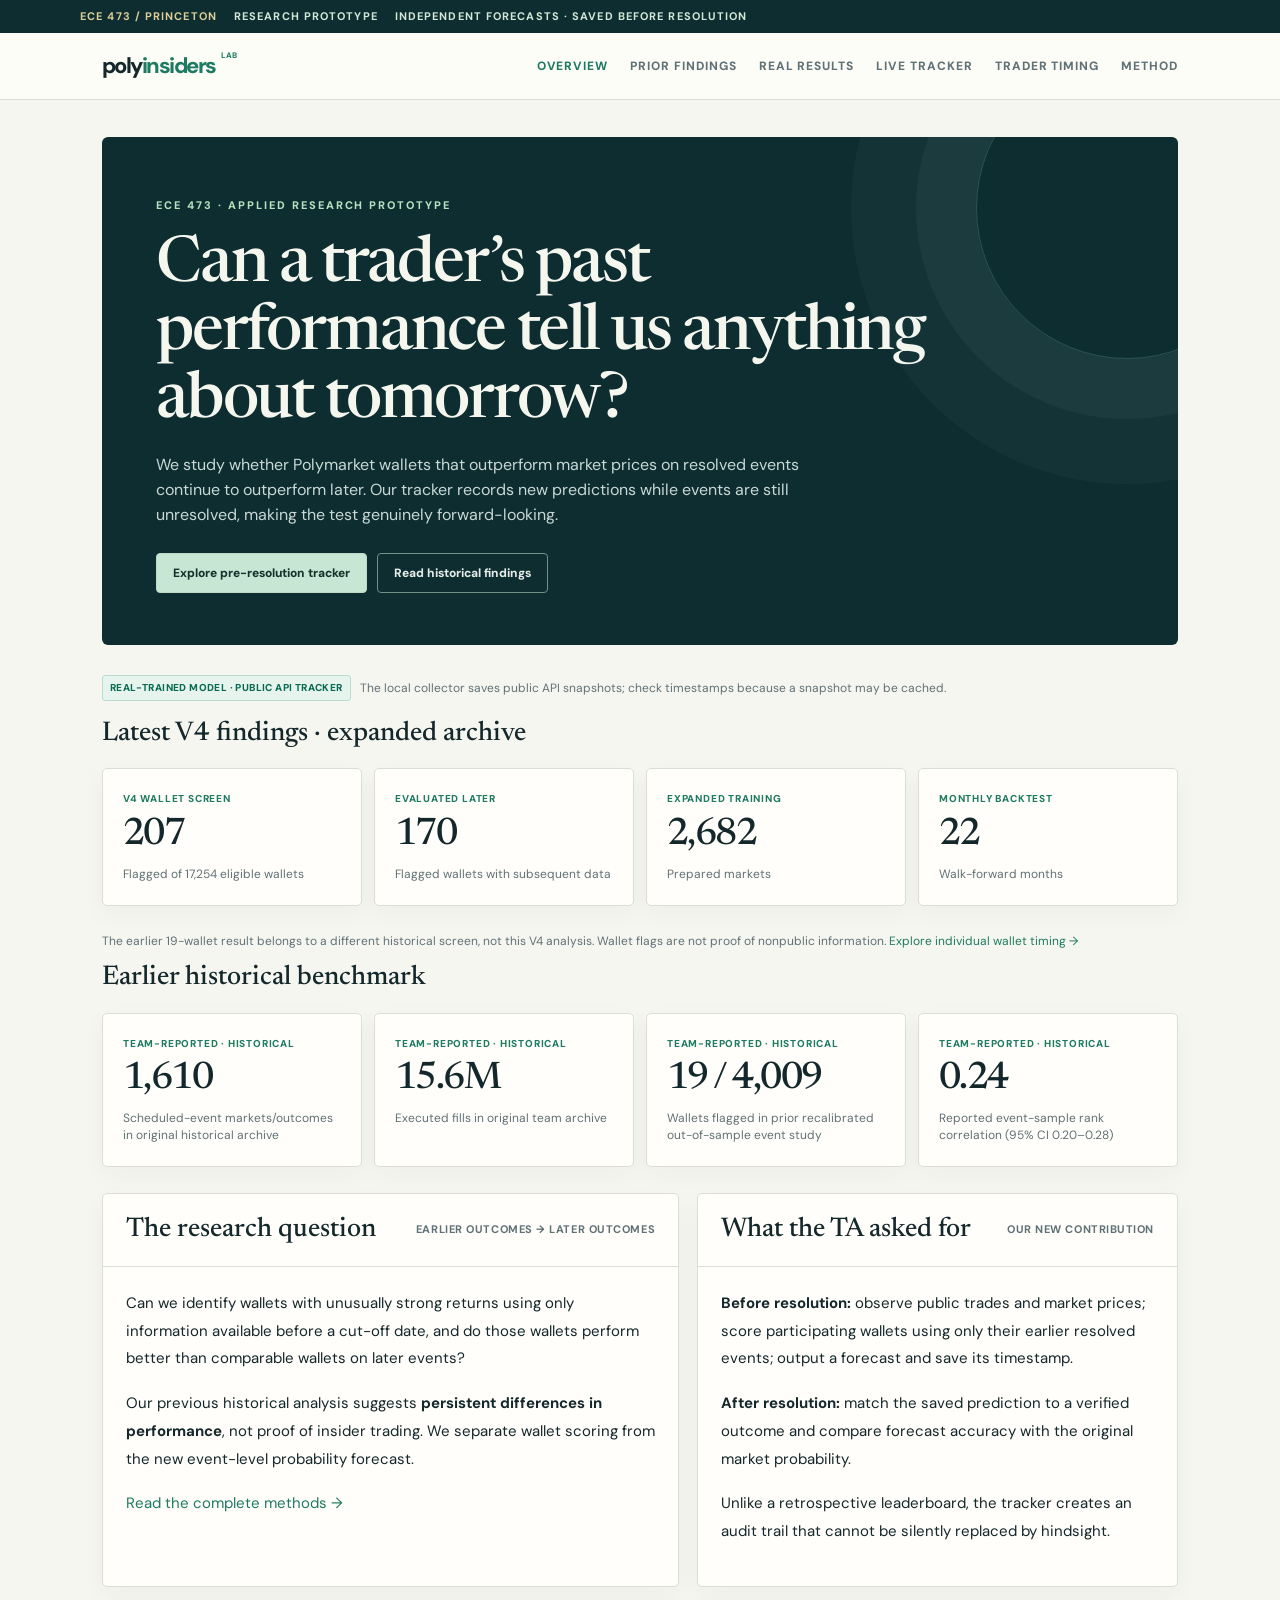
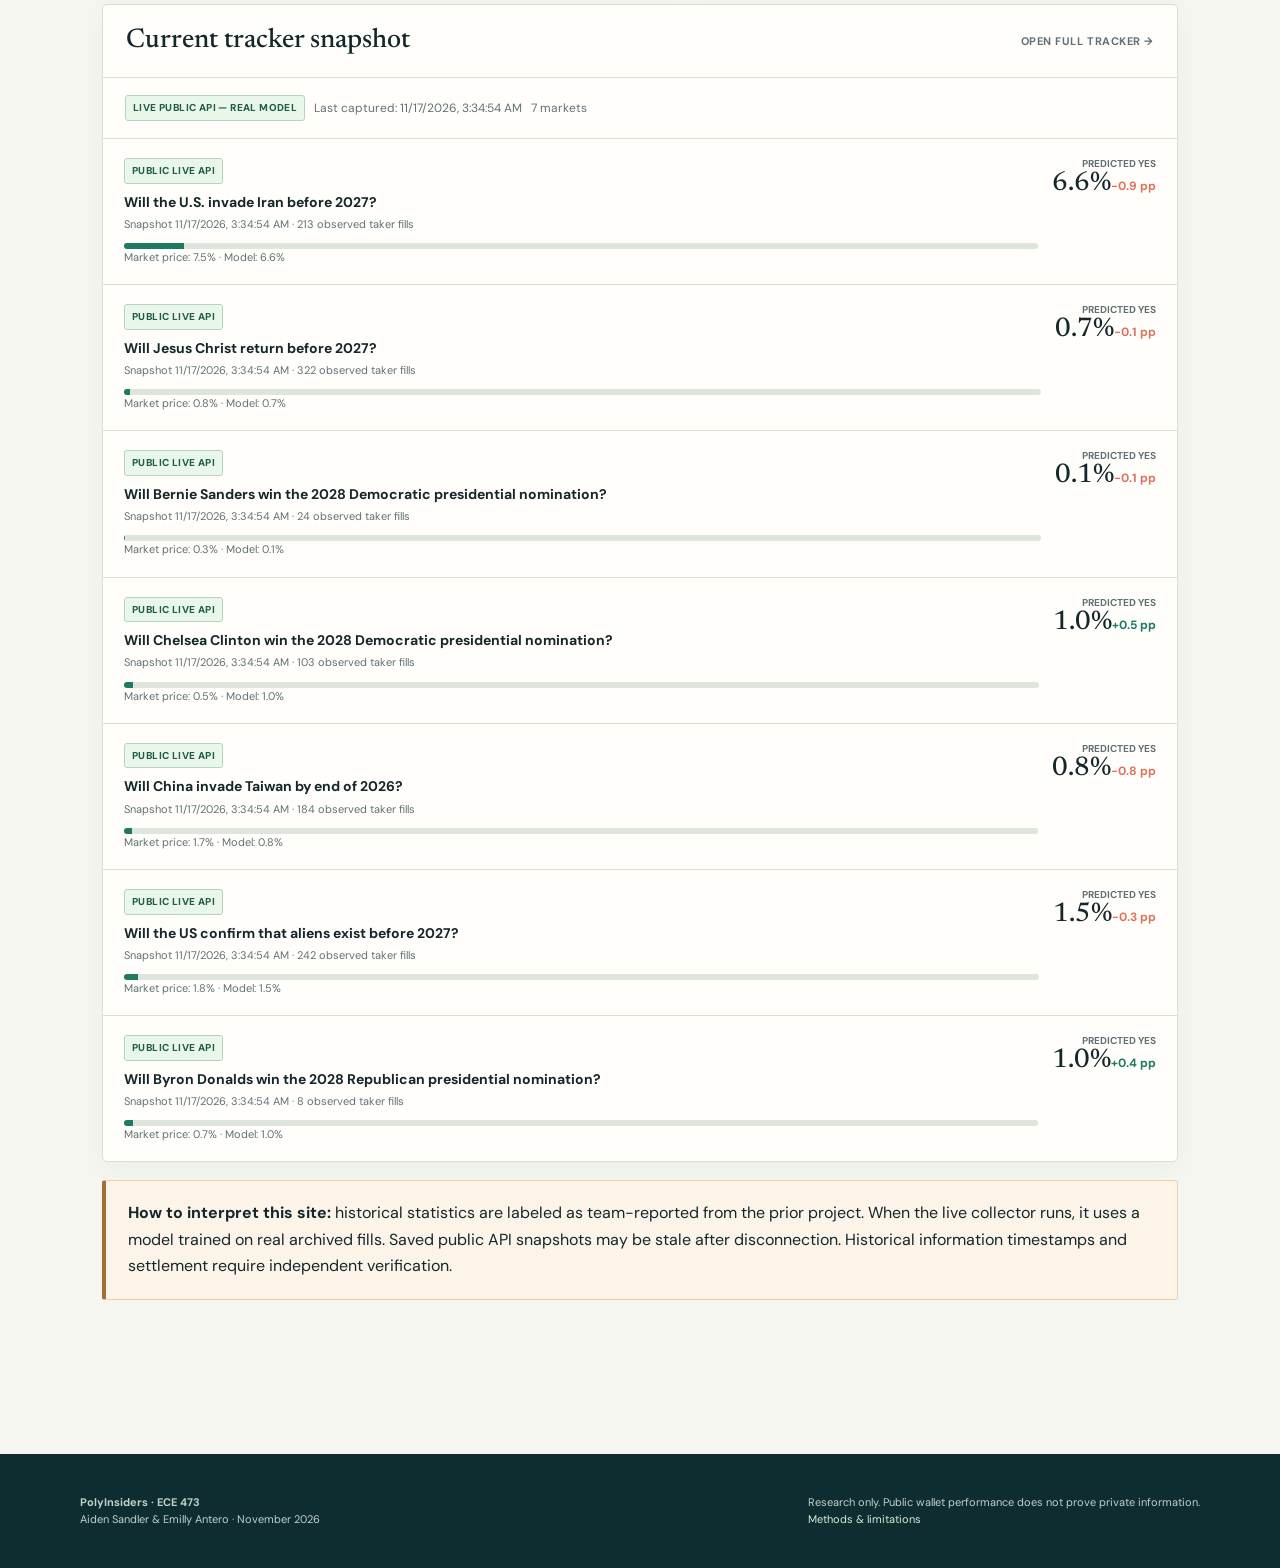
==== web/index.html @ d2bab703 "Initial commit: PolyInsiders website, models, docs and analysis pipeline" ====
<!doctype html><html lang="en"><head><meta charset="utf-8"><meta name="viewport" content="width=device-width, initial-scale=1"><meta name="description" content="ECE 473 project: identifying wallet performance and forecasting unresolved events with time-stamped predictions"><title>PolyInsiders | Research Overview</title><link rel="stylesheet" href="assets/style.css"></head><body><div id="ticker"></div><div id="hdr"></div><main>
<section class="hero"><span class="eyebrow">ECE 473 · Applied research prototype</span><h1>Can a trader’s past performance tell us anything about tomorrow?</h1><p>We study whether Polymarket wallets that outperform market prices on resolved events continue to outperform later. Our tracker records new predictions while events are still unresolved, making the test genuinely forward-looking.</p><div class="actions"><a class="btn" href="tracker.html">Explore pre-resolution tracker</a><a class="btn secondary" href="findings.html">Read historical findings</a></div></section>
<div class="statusline"><span class="pill" style="background:#e6f4ed;color:#086a52;border:1px solid #b7ded0">Real-trained model · public API tracker</span><span>The local collector saves public API snapshots; check timestamps because a snapshot may be cached.</span></div>

<!-- LATEST-V4-RESULTS -->
<h2 class="sectiontitle">Latest V4 findings · expanded archive</h2>
<div class="kpis">
<div class="metric">
<div class="tag">V4 wallet screen</div>
<div class="val">207</div>
<div class="lbl">Flagged of 17,254 eligible wallets</div>
</div>
<div class="metric">
<div class="tag">Evaluated later</div>
<div class="val">170</div>
<div class="lbl">Flagged wallets with subsequent data</div>
</div>
<div class="metric">
<div class="tag">Expanded training</div>
<div class="val">2,682</div>
<div class="lbl">Prepared markets</div>
</div>
<div class="metric">
<div class="tag">Monthly backtest</div>
<div class="val">22</div>
<div class="lbl">Walk-forward months</div>
</div>
</div>
<p class="small">
The earlier 19-wallet result belongs to a different historical
screen, not this V4 analysis. Wallet flags are not proof of
nonpublic information.
<a href="timing.html">Explore individual wallet timing →</a>
</p>
<!-- END LATEST-V4-RESULTS -->

<h2 class="sectiontitle">Earlier historical benchmark</h2>
<div id="hist-kpis" class="kpis"></div>
<section class="grid"><div class="panel"><div class="hd"><h2>The research question</h2><span class="sub">Earlier outcomes → later outcomes</span></div><div class="bd prose"><p>Can we identify wallets with unusually strong returns using only information available before a cut-off date, and do those wallets perform better than comparable wallets on later events?</p><p>Our previous historical analysis suggests <strong>persistent differences in performance</strong>, not proof of insider trading. We separate wallet scoring from the new event-level probability forecast.</p><a href="methodology.html">Read the complete methods →</a></div></div><div class="panel"><div class="hd"><h2>What the TA asked for</h2><span class="sub">Our new contribution</span></div><div class="bd prose"><p><strong>Before resolution:</strong> observe public trades and market prices; score participating wallets using only their earlier resolved events; output a forecast and save its timestamp.</p><p><strong>After resolution:</strong> match the saved prediction to a verified outcome and compare forecast accuracy with the original market probability.</p><p>Unlike a retrospective leaderboard, the tracker creates an audit trail that cannot be silently replaced by hindsight.</p></div></div></section>
<section class="panel"><div class="hd"><h2>Current tracker snapshot</h2><a href="tracker.html" class="sub">Open full tracker →</a></div><div id="live-status" class="statusline" style="padding:0 22px"></div><div id="market-feed"></div></section>
<div class="callout warning"><p><strong>How to interpret this site:</strong> historical statistics are labeled as team-reported from the prior project. When the live collector runs, it uses a model trained on real archived fills. Saved public API snapshots may be stale after disconnection. Historical information timestamps and settlement require independent verification.</p></div>
</main><div id="ftr"></div><script src="assets/app.js"></script><script>layout('index.html');renderHistory();loadLive();</script></body></html>
---- web/assets/style.css ----
@import url('https://fonts.googleapis.com/css2?family=DM+Sans:wght@400;500;600;700;800&family=Newsreader:opsz,wght@6..72,400;6..72,500;6..72,600&display=swap');
:root{--ink:#14272b;--muted:#607176;--paper:#f6f6f0;--panel:#fffefa;--border:#d9dfd7;--mint:#c7e6d4;--coral:#de735d;--green:#1e7a61;--light:#e9efe7;--dark:#0d2d31;--shadow:0 8px 24px #1839320a}
*{box-sizing:border-box}html{scroll-behavior:smooth}body{margin:0;background:var(--paper);font-family:'DM Sans',Inter,-apple-system,BlinkMacSystemFont,'Segoe UI',sans-serif;color:var(--ink);line-height:1.56}a{color:var(--green);text-decoration:none}a:hover{text-decoration:underline}button{font:inherit;cursor:pointer}
#ticker{background:var(--dark);color:#d5e8d7;overflow:hidden;padding:8px max(20px,calc((100vw - 1120px)/2));font-size:11px;font-weight:700;letter-spacing:.1em;text-transform:uppercase;display:flex;gap:17px;align-items:center;white-space:nowrap}#ticker b{color:#ddce98}#hdr{border-bottom:1px solid var(--border);background:#fdfdf8;position:sticky;top:0;z-index:10}#hdr .inner{max-width:1120px;margin:auto;padding:16px 22px;display:flex;align-items:center;justify-content:space-between;gap:20px}.brand{font-size:22px;letter-spacing:-.07em;font-weight:800;color:var(--ink)}.brand span{color:var(--green)}.brand:hover{text-decoration:none}nav{display:flex;gap:22px;align-items:center}nav a{font-size:12px;text-transform:uppercase;font-weight:800;letter-spacing:.08em;color:var(--muted)}nav a.active{color:var(--green)}
main{max-width:1120px;margin:auto;padding:0 22px 100px}.pagehead{padding:53px 0 20px;border-bottom:1px solid var(--border);margin-bottom:22px}.eyebrow{display:inline-block;font-size:11px;font-weight:800;letter-spacing:.18em;color:var(--green);text-transform:uppercase}.pagehead h1,.hero h1{font:500 clamp(42px,5vw,68px)/1.06 'Newsreader',Georgia,serif;letter-spacing:-.034em;margin:16px 0 13px;max-width:940px}.lead{font-size:16px;line-height:1.7;max-width:830px;color:var(--muted);margin:0 0 26px}.hero{margin:37px 0 30px;background:var(--dark);padding:55px 54px 52px;color:#f5f7ef;position:relative;overflow:hidden;border-radius:6px}.hero:after{content:'';position:absolute;width:300px;height:300px;right:-100px;top:-80px;border:1px solid #97dfbc36;border-radius:100%;box-shadow:0 0 0 60px #c7e6d40b,0 0 0 125px #c7e6d409;pointer-events:none}.hero .eyebrow{color:#b5e2bf}.hero p{max-width:710px;color:#c9d8d5;font-size:16px}.hero h1{max-width:850px}.actions{display:flex;gap:10px;flex-wrap:wrap;margin-top:25px}.btn{display:inline-block;padding:10px 16px;border-radius:4px;border:1px solid #bfd9c4;background:var(--mint);color:#15332b;font-weight:800;font-size:12px}.btn.secondary{border-color:#709187;color:#e6ede8;background:transparent}.btn:hover{text-decoration:none;filter:brightness(.96)}.kpis{display:grid;grid-template-columns:repeat(4,minmax(0,1fr));gap:12px;margin:18px 0 26px}.metric{background:var(--panel);padding:22px 20px;border:1px solid var(--border);border-radius:5px;box-shadow:var(--shadow)}.metric .val{font:500 38px/1.15 'Newsreader',Georgia,serif;letter-spacing:-.04em}.metric .lbl{font-size:12px;color:var(--muted);line-height:1.4;margin-top:8px}.metric .tag{font-size:10px;text-transform:uppercase;font-weight:800;letter-spacing:.08em;color:var(--green);margin-bottom:7px}
.grid{display:grid;grid-template-columns:1.2fr 1fr;gap:18px}.panel{border:1px solid var(--border);background:var(--panel);border-radius:5px;box-shadow:var(--shadow);margin-bottom:17px;overflow:hidden}.panel .hd{padding:20px 23px;border-bottom:1px solid var(--border);display:flex;align-items:center;justify-content:space-between;gap:8px}.panel h2,.sectiontitle{font:500 27px/1.2 'Newsreader',Georgia,serif;margin:0}.panel .bd{padding:23px}.sub{color:var(--muted);font-size:11px;font-weight:700;text-transform:uppercase;letter-spacing:.05em}.callout{padding:19px 22px;border:1px solid #afc6b3;border-left:4px solid var(--green);background:#edf5ed;border-radius:3px;margin:18px 0 24px}.callout p{margin:0;line-height:1.65}.callout.warning{background:#fcf4e9;border-color:#ecd1aa;border-left-color:#a26e36}.toc{display:flex;gap:9px;flex-wrap:wrap;margin-bottom:23px}.toc a{border:1px solid var(--border);color:var(--muted);background:#fffefa;padding:6px 10px;border-radius:3px;font-size:12px}.prose{max-width:850px;font-size:15px;line-height:1.85}.prose p{margin:0 0 17px}.prose h3{font:500 23px 'Newsreader',Georgia,serif;margin:27px 0 9px}.prose li{margin-bottom:9px}.small{font-size:12px;color:var(--muted)}.pill{display:inline-block;border:1px solid #b6d3c1;background:#e9f7eb;color:#205c48;border-radius:3px;padding:4px 7px;font-size:10px;letter-spacing:.04em;text-transform:uppercase;font-weight:800}.pill.demo{background:#fff2de;color:#8d5b19;border-color:#eed4a5}.pill.error{background:#fff0ed;color:#a63f2e;border-color:#f0c6bc}.legend{display:flex;gap:20px;flex-wrap:wrap;align-items:center;margin:11px 0 5px}.legend span{font-size:11px;color:var(--muted)}.dot{width:8px;height:8px;display:inline-block;background:var(--green);margin-right:5px}.dot.alt{background:var(--coral)}.bars{display:flex;align-items:end;justify-content:space-around;gap:26px;padding:40px 28px 18px;height:220px;border-bottom:1px solid var(--border)}.bars .item{width:120px;display:flex;align-items:center;flex-direction:column;justify-content:end;height:100%;gap:8px}.barpair{width:95%;height:145px;display:flex;align-items:end;justify-content:center;gap:6px}.bar{width:42px;min-height:2px;background:var(--green);border-radius:4px 4px 0 0;position:relative}.bar.alt{background:var(--coral)}.bar b{position:absolute;top:-23px;left:50%;transform:translateX(-50%);font-size:12px;white-space:nowrap}.chartlabel{font-size:11px;text-align:center;font-weight:800}.tw{overflow-x:auto}table{border-collapse:collapse;width:100%;font-size:12px}thead th{background:#f0f3ed;color:var(--muted);font-size:10px;letter-spacing:.05em;text-transform:uppercase;text-align:right;white-space:nowrap}th,td{padding:12px;border-bottom:1px solid #e9ede8;text-align:right;white-space:nowrap}td:first-child,th:first-child{text-align:left}tr:last-child td{border:0}td strong{font-weight:800}.market{display:grid;grid-template-columns:1fr auto;gap:14px;padding:18px 21px;border-top:1px solid var(--border)}.market h3{font-size:14px;line-height:1.45;margin:8px 0 4px}.market .meta{font-size:11px;color:var(--muted)}.market .prob{font:500 27px 'Newsreader',Georgia,serif;text-align:right}.prob small{display:block;font:700 10px 'DM Sans',sans-serif;color:var(--muted);text-transform:uppercase}.prob .change{font:700 12px 'DM Sans',sans-serif;color:var(--green)}.prob .change.neg{color:var(--coral)}.progress{height:6px;background:#dde5dc;overflow:hidden;border-radius:4px;margin-top:10px}.progress>div{background:var(--green);height:100%}.statusline{display:flex;gap:9px;align-items:center;flex-wrap:wrap;margin:17px 0;font-size:12px;color:var(--muted)}.footer{background:var(--dark);color:#c1d2cc;padding:40px 22px;margin-top:30px}.footer .inner{max-width:1120px;margin:auto;font-size:11px}.footer a{color:#d8ecd8}.footcols{display:flex;justify-content:space-between;flex-wrap:wrap;gap:20px}.rule{border:0;border-top:1px solid var(--border);margin:30px 0}.inline-code{background:#e8eee7;border-radius:3px;padding:2px 6px;font-size:12px}.slot{background:#f5f7f3;border:1px dashed var(--border);padding:16px;font-size:12px;color:var(--muted)}.wallet-row{display:flex;justify-content:space-between;gap:10px;padding:12px 0;border-bottom:1px solid var(--border);font-size:12px}.wallet-row:last-child{border:0}.wallet-row strong{font-size:12px}.nobr{white-space:nowrap}
@media(max-width:800px){.kpis{grid-template-columns:repeat(2,minmax(0,1fr))}.grid{grid-template-columns:1fr}.hero{padding:35px 24px}.hero h1,.pagehead h1{font-size:42px}nav{gap:10px}nav a{font-size:10px}.panel .bd{padding:16px}}
@media(max-width:500px){#hdr .inner{align-items:flex-start;flex-direction:column;gap:5px}.kpis{grid-template-columns:1fr 1fr}.metric{padding:15px 11px}.metric .val{font-size:28px}.market{grid-template-columns:1fr 94px}.bars{gap:4px;padding-left:5px;padding-right:5px}main{padding-left:15px;padding-right:15px}}

@media(max-width:900px){#hdr .inner{flex-wrap:wrap}nav{flex-wrap:wrap;row-gap:7px;column-gap:13px}}
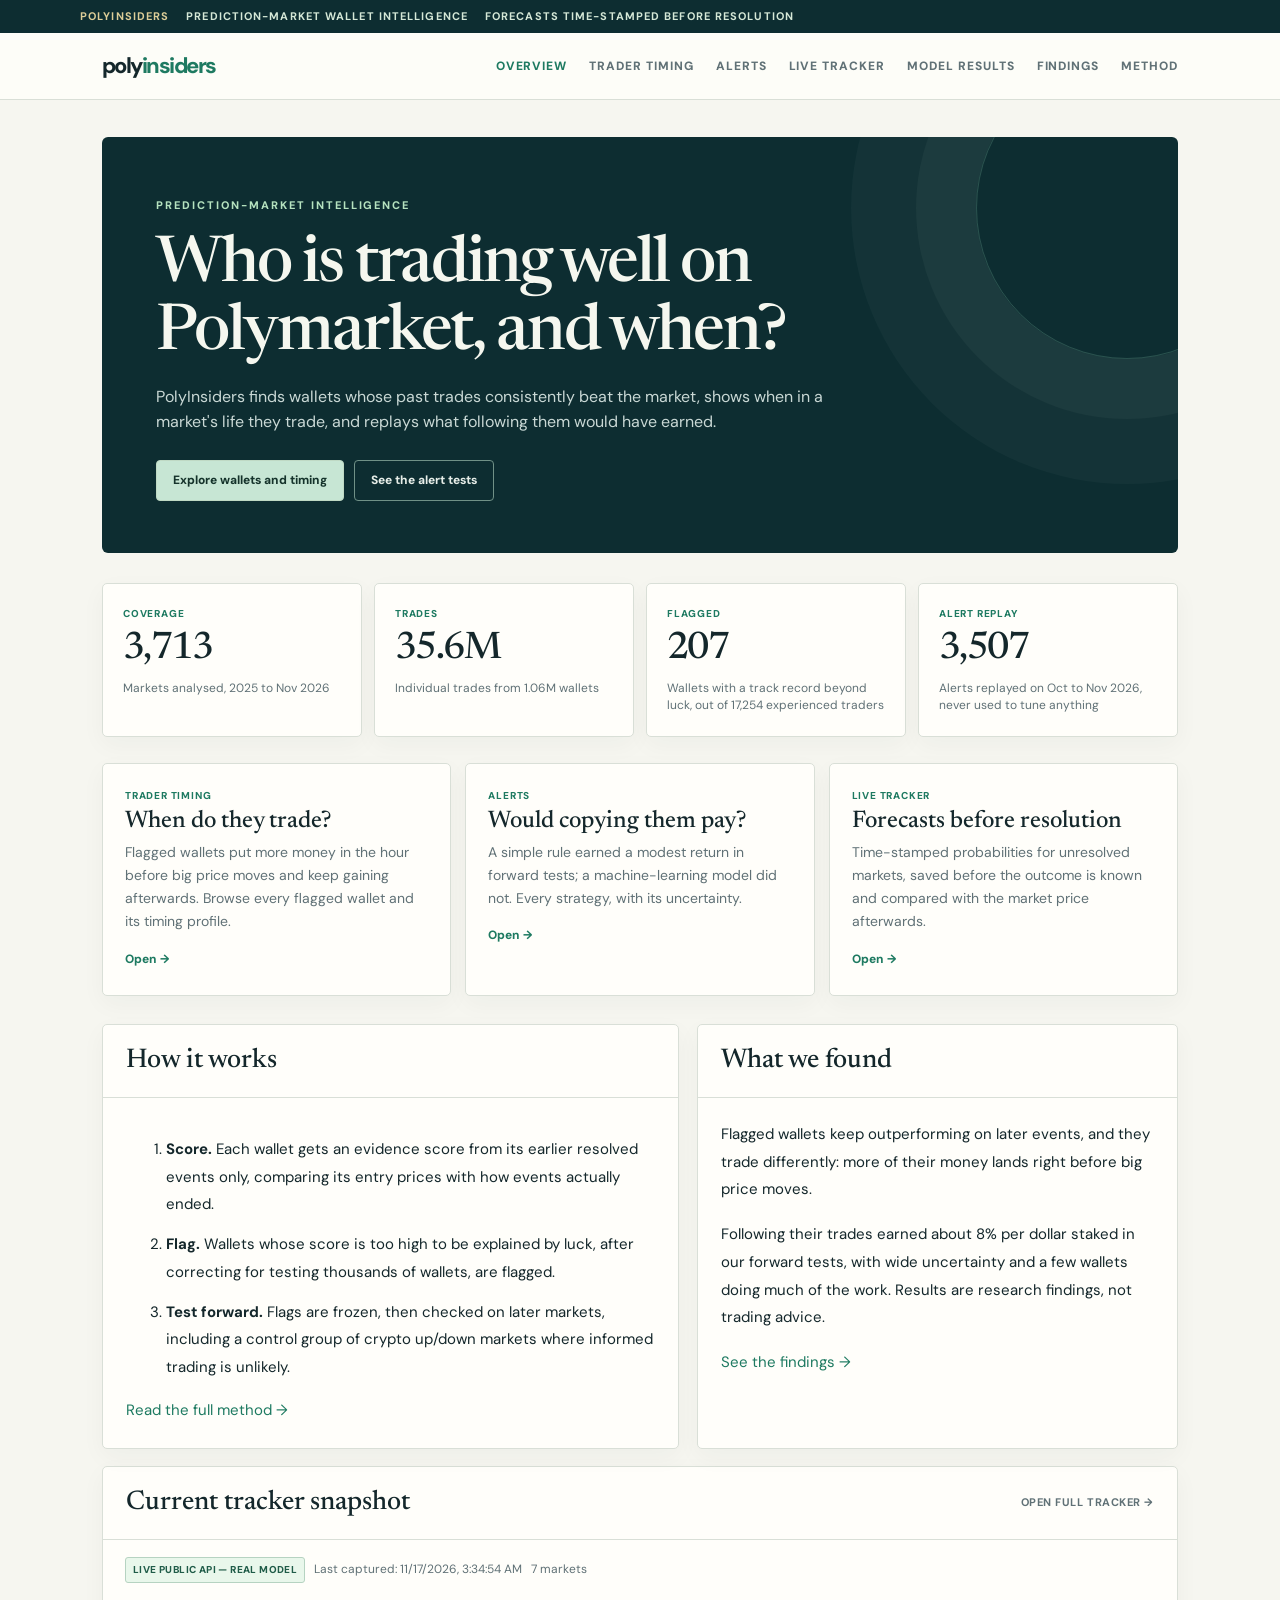
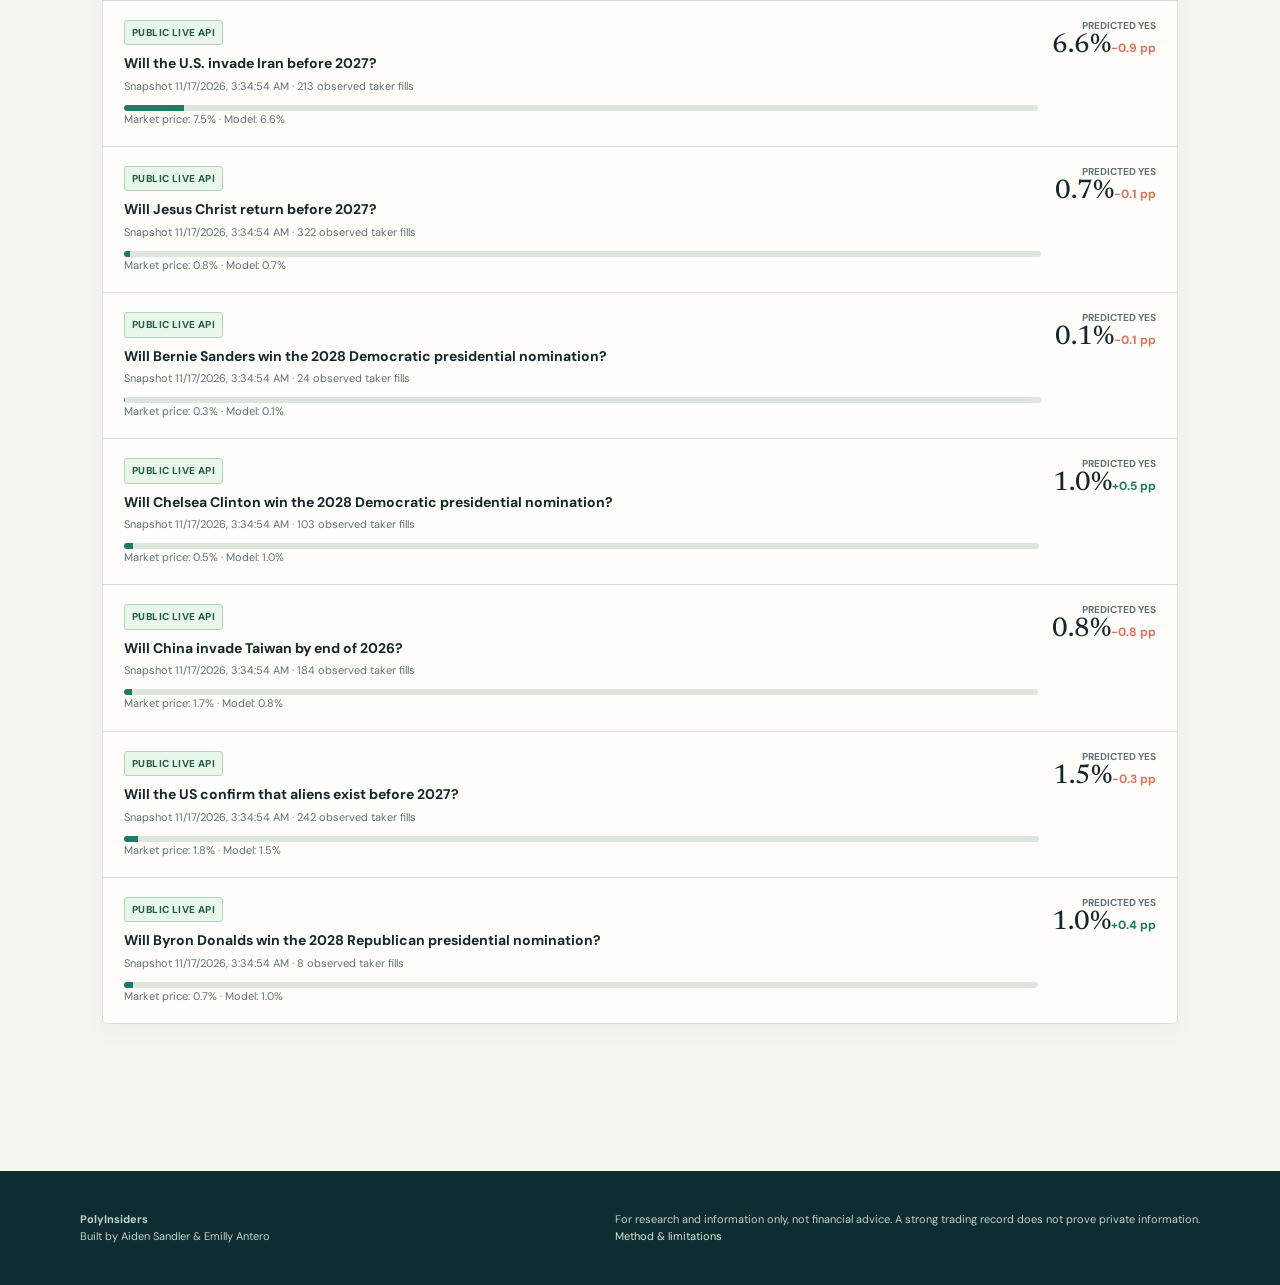
==== commit ce971aa6: "Website: real landing page, remove TA/V4/how-to-interpret sections, clean nav and footer" ====
--- a/web/index.html
+++ b/web/index.html
@@ -1,42 +1,9 @@
-<!doctype html><html lang="en"><head><meta charset="utf-8"><meta name="viewport" content="width=device-width, initial-scale=1"><meta name="description" content="ECE 473 project: identifying wallet performance and forecasting unresolved events with time-stamped predictions"><title>PolyInsiders | Research Overview</title><link rel="stylesheet" href="assets/style.css"></head><body><div id="ticker"></div><div id="hdr"></div><main>
-<section class="hero"><span class="eyebrow">ECE 473 · Applied research prototype</span><h1>Can a trader’s past performance tell us anything about tomorrow?</h1><p>We study whether Polymarket wallets that outperform market prices on resolved events continue to outperform later. Our tracker records new predictions while events are still unresolved, making the test genuinely forward-looking.</p><div class="actions"><a class="btn" href="tracker.html">Explore pre-resolution tracker</a><a class="btn secondary" href="findings.html">Read historical findings</a></div></section>
-<div class="statusline"><span class="pill" style="background:#e6f4ed;color:#086a52;border:1px solid #b7ded0">Real-trained model · public API tracker</span><span>The local collector saves public API snapshots; check timestamps because a snapshot may be cached.</span></div>
-
-<!-- LATEST-V4-RESULTS -->
-<h2 class="sectiontitle">Latest V4 findings · expanded archive</h2>
-<div class="kpis">
-<div class="metric">
-<div class="tag">V4 wallet screen</div>
-<div class="val">207</div>
-<div class="lbl">Flagged of 17,254 eligible wallets</div>
-</div>
-<div class="metric">
-<div class="tag">Evaluated later</div>
-<div class="val">170</div>
-<div class="lbl">Flagged wallets with subsequent data</div>
-</div>
-<div class="metric">
-<div class="tag">Expanded training</div>
-<div class="val">2,682</div>
-<div class="lbl">Prepared markets</div>
-</div>
-<div class="metric">
-<div class="tag">Monthly backtest</div>
-<div class="val">22</div>
-<div class="lbl">Walk-forward months</div>
-</div>
-</div>
-<p class="small">
-The earlier 19-wallet result belongs to a different historical
-screen, not this V4 analysis. Wallet flags are not proof of
-nonpublic information.
-<a href="timing.html">Explore individual wallet timing →</a>
-</p>
-<!-- END LATEST-V4-RESULTS -->
-
-<h2 class="sectiontitle">Earlier historical benchmark</h2>
-<div id="hist-kpis" class="kpis"></div>
-<section class="grid"><div class="panel"><div class="hd"><h2>The research question</h2><span class="sub">Earlier outcomes → later outcomes</span></div><div class="bd prose"><p>Can we identify wallets with unusually strong returns using only information available before a cut-off date, and do those wallets perform better than comparable wallets on later events?</p><p>Our previous historical analysis suggests <strong>persistent differences in performance</strong>, not proof of insider trading. We separate wallet scoring from the new event-level probability forecast.</p><a href="methodology.html">Read the complete methods →</a></div></div><div class="panel"><div class="hd"><h2>What the TA asked for</h2><span class="sub">Our new contribution</span></div><div class="bd prose"><p><strong>Before resolution:</strong> observe public trades and market prices; score participating wallets using only their earlier resolved events; output a forecast and save its timestamp.</p><p><strong>After resolution:</strong> match the saved prediction to a verified outcome and compare forecast accuracy with the original market probability.</p><p>Unlike a retrospective leaderboard, the tracker creates an audit trail that cannot be silently replaced by hindsight.</p></div></div></section>
+<!doctype html><html lang="en"><head><meta charset="utf-8"><meta name="viewport" content="width=device-width, initial-scale=1"><meta name="description" content="PolyInsiders tracks Polymarket wallets with unusually strong track records, shows when they trade, and replays what following them would have earned."><title>PolyInsiders | Who is trading well on Polymarket, and when?</title><link rel="stylesheet" href="assets/style.css">
+<style>.cards{display:grid;grid-template-columns:repeat(3,minmax(0,1fr));gap:14px;margin:8px 0 28px}.card{display:block;border:1px solid var(--border);background:var(--panel);border-radius:5px;padding:24px 22px;box-shadow:var(--shadow);color:inherit}.card:hover{text-decoration:none;border-color:#8fb59c}.card h3{font:500 24px 'Newsreader',Georgia,serif;margin:6px 0 8px}.card p{margin:0 0 12px;font-size:14px;line-height:1.65;color:var(--muted)}.card .go{font-size:12px;font-weight:800;color:var(--green)}@media(max-width:820px){.cards{grid-template-columns:1fr}}.steps{counter-reset:s}.steps li{margin-bottom:12px}</style></head><body><div id="ticker"></div><div id="hdr"></div><main>
+<section class="hero"><span class="eyebrow">Prediction-market intelligence</span><h1>Who is trading well on Polymarket, and when?</h1><p>PolyInsiders finds wallets whose past trades consistently beat the market, shows when in a market's life they trade, and replays what following them would have earned.</p><div class="actions"><a class="btn" href="timing.html">Explore wallets and timing</a><a class="btn secondary" href="alerts.html">See the alert tests</a></div></section>
+<div class="kpis"><div class="metric"><div class="tag">Coverage</div><div class="val">3,713</div><div class="lbl">Markets analysed, 2025 to Nov 2026</div></div><div class="metric"><div class="tag">Trades</div><div class="val">35.6M</div><div class="lbl">Individual trades from 1.06M wallets</div></div><div class="metric"><div class="tag">Flagged</div><div class="val">207</div><div class="lbl">Wallets with a track record beyond luck, out of 17,254 experienced traders</div></div><div class="metric"><div class="tag">Alert replay</div><div class="val">3,507</div><div class="lbl">Alerts replayed on Oct to Nov 2026, never used to tune anything</div></div></div>
+<div class="cards"><a class="card" href="timing.html"><div class="tag" style="font-size:10px;font-weight:800;letter-spacing:.08em;color:var(--green);text-transform:uppercase">Trader timing</div><h3>When do they trade?</h3><p>Flagged wallets put more money in the hour before big price moves and keep gaining afterwards. Browse every flagged wallet and its timing profile.</p><span class="go">Open →</span></a><a class="card" href="alerts.html"><div class="tag" style="font-size:10px;font-weight:800;letter-spacing:.08em;color:var(--green);text-transform:uppercase">Alerts</div><h3>Would copying them pay?</h3><p>A simple rule earned a modest return in forward tests; a machine-learning model did not. Every strategy, with its uncertainty.</p><span class="go">Open →</span></a><a class="card" href="tracker.html"><div class="tag" style="font-size:10px;font-weight:800;letter-spacing:.08em;color:var(--green);text-transform:uppercase">Live tracker</div><h3>Forecasts before resolution</h3><p>Time-stamped probabilities for unresolved markets, saved before the outcome is known and compared with the market price afterwards.</p><span class="go">Open →</span></a></div>
+<section class="grid"><div class="panel"><div class="hd"><h2>How it works</h2></div><div class="bd prose"><ol class="steps"><li><strong>Score.</strong> Each wallet gets an evidence score from its earlier resolved events only, comparing its entry prices with how events actually ended.</li><li><strong>Flag.</strong> Wallets whose score is too high to be explained by luck, after correcting for testing thousands of wallets, are flagged.</li><li><strong>Test forward.</strong> Flags are frozen, then checked on later markets, including a control group of crypto up/down markets where informed trading is unlikely.</li></ol><a href="methodology.html">Read the full method →</a></div></div>
+<div class="panel"><div class="hd"><h2>What we found</h2></div><div class="bd prose"><p>Flagged wallets keep outperforming on later events, and they trade differently: more of their money lands right before big price moves.</p><p>Following their trades earned about 8% per dollar staked in our forward tests, with wide uncertainty and a few wallets doing much of the work. Results are research findings, not trading advice.</p><a href="findings.html">See the findings →</a></div></div></section>
 <section class="panel"><div class="hd"><h2>Current tracker snapshot</h2><a href="tracker.html" class="sub">Open full tracker →</a></div><div id="live-status" class="statusline" style="padding:0 22px"></div><div id="market-feed"></div></section>
-<div class="callout warning"><p><strong>How to interpret this site:</strong> historical statistics are labeled as team-reported from the prior project. When the live collector runs, it uses a model trained on real archived fills. Saved public API snapshots may be stale after disconnection. Historical information timestamps and settlement require independent verification.</p></div>
-</main><div id="ftr"></div><script src="assets/app.js"></script><script>layout('index.html');renderHistory();loadLive();</script></body></html>
+</main><div id="ftr"></div><script src="assets/app.js"></script><script>layout('index.html');loadLive();</script></body></html>
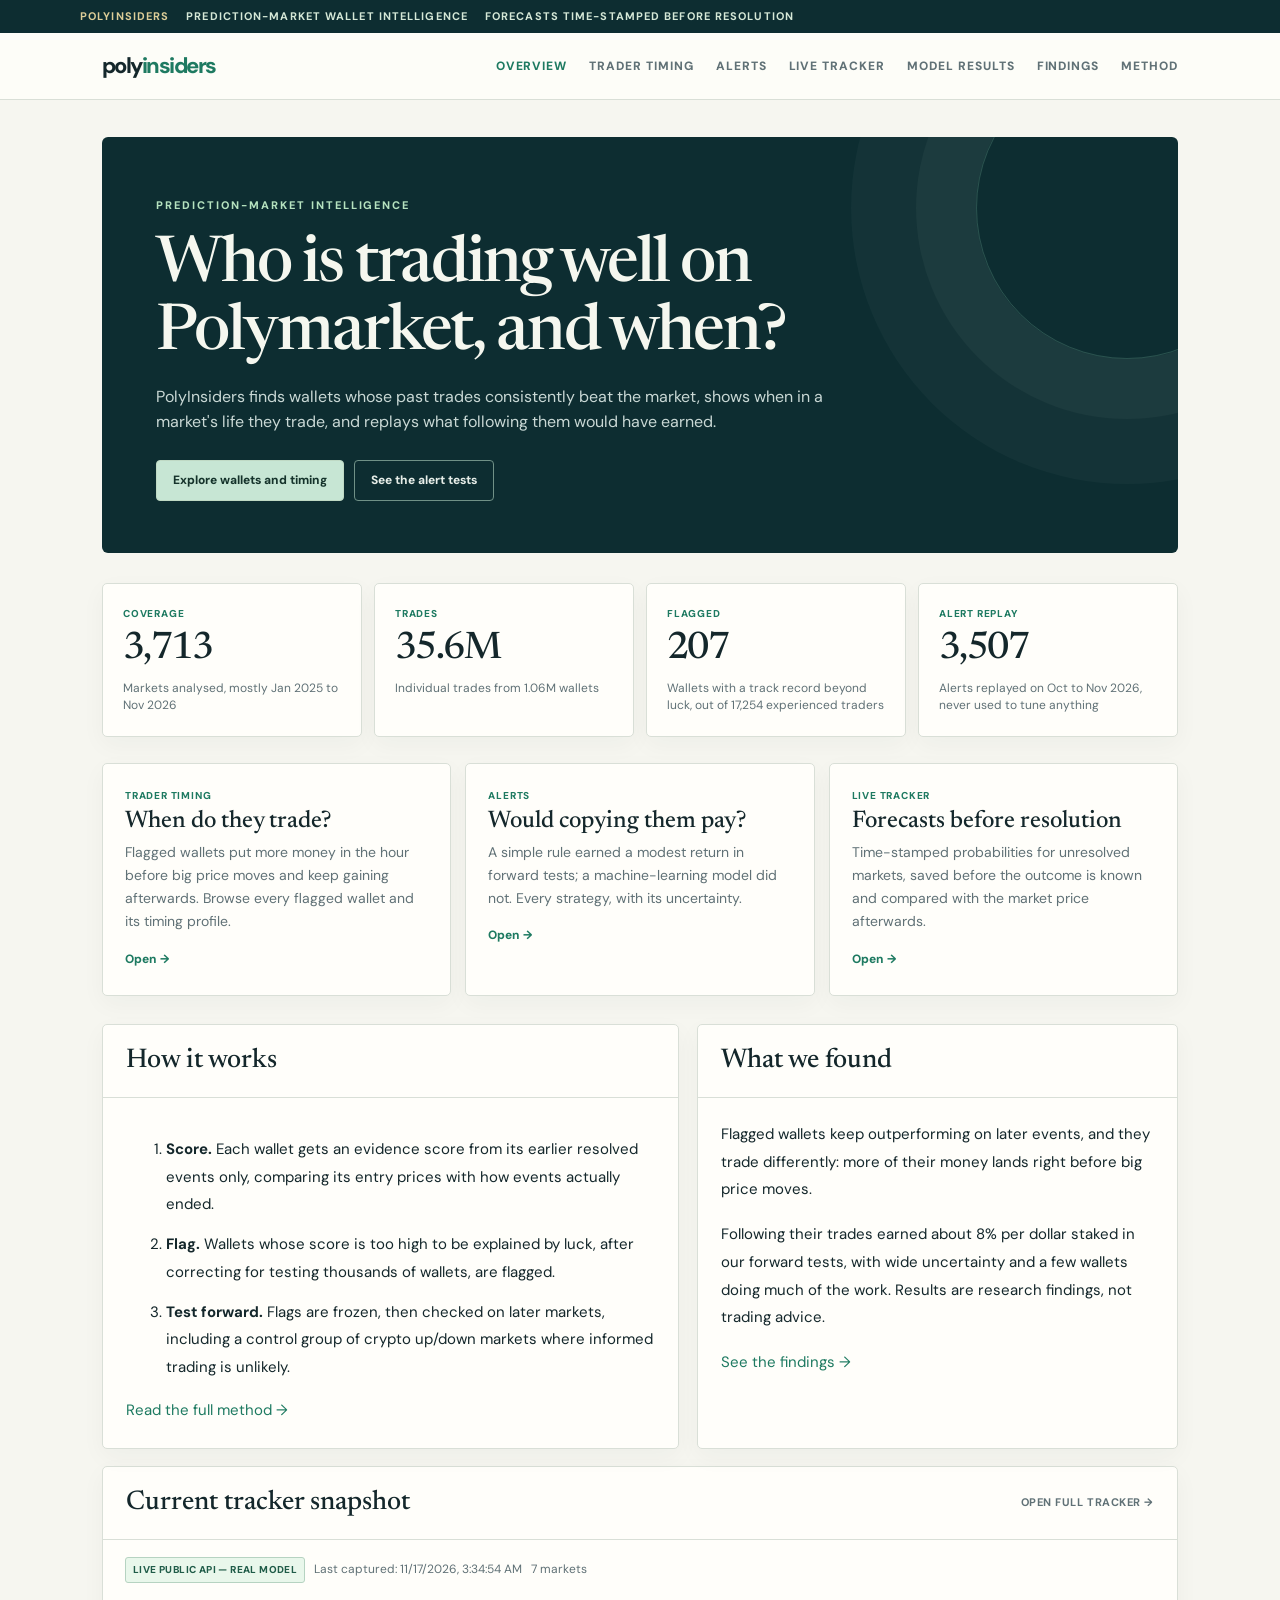
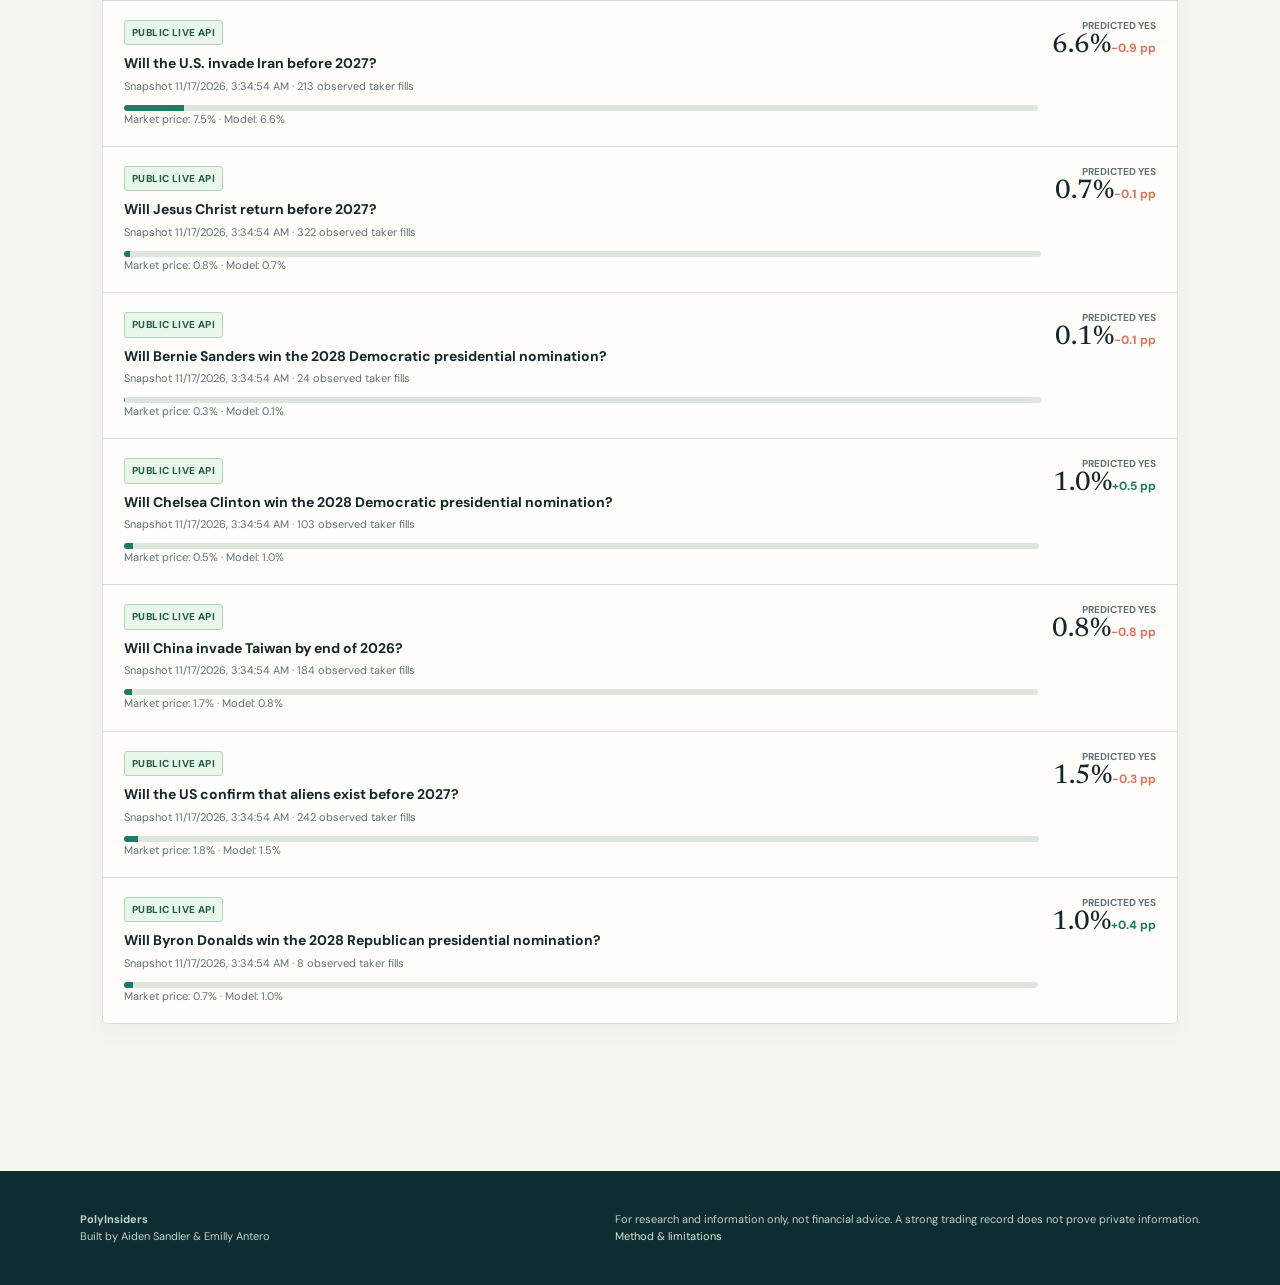
==== commit a70cf405: "Index: clarify data coverage" ====
--- a/web/index.html
+++ b/web/index.html
@@ -1,7 +1,7 @@
 <!doctype html><html lang="en"><head><meta charset="utf-8"><meta name="viewport" content="width=device-width, initial-scale=1"><meta name="description" content="PolyInsiders tracks Polymarket wallets with unusually strong track records, shows when they trade, and replays what following them would have earned."><title>PolyInsiders | Who is trading well on Polymarket, and when?</title><link rel="stylesheet" href="assets/style.css">
 <style>.cards{display:grid;grid-template-columns:repeat(3,minmax(0,1fr));gap:14px;margin:8px 0 28px}.card{display:block;border:1px solid var(--border);background:var(--panel);border-radius:5px;padding:24px 22px;box-shadow:var(--shadow);color:inherit}.card:hover{text-decoration:none;border-color:#8fb59c}.card h3{font:500 24px 'Newsreader',Georgia,serif;margin:6px 0 8px}.card p{margin:0 0 12px;font-size:14px;line-height:1.65;color:var(--muted)}.card .go{font-size:12px;font-weight:800;color:var(--green)}@media(max-width:820px){.cards{grid-template-columns:1fr}}.steps{counter-reset:s}.steps li{margin-bottom:12px}</style></head><body><div id="ticker"></div><div id="hdr"></div><main>
 <section class="hero"><span class="eyebrow">Prediction-market intelligence</span><h1>Who is trading well on Polymarket, and when?</h1><p>PolyInsiders finds wallets whose past trades consistently beat the market, shows when in a market's life they trade, and replays what following them would have earned.</p><div class="actions"><a class="btn" href="timing.html">Explore wallets and timing</a><a class="btn secondary" href="alerts.html">See the alert tests</a></div></section>
-<div class="kpis"><div class="metric"><div class="tag">Coverage</div><div class="val">3,713</div><div class="lbl">Markets analysed, 2025 to Nov 2026</div></div><div class="metric"><div class="tag">Trades</div><div class="val">35.6M</div><div class="lbl">Individual trades from 1.06M wallets</div></div><div class="metric"><div class="tag">Flagged</div><div class="val">207</div><div class="lbl">Wallets with a track record beyond luck, out of 17,254 experienced traders</div></div><div class="metric"><div class="tag">Alert replay</div><div class="val">3,507</div><div class="lbl">Alerts replayed on Oct to Nov 2026, never used to tune anything</div></div></div>
+<div class="kpis"><div class="metric"><div class="tag">Coverage</div><div class="val">3,713</div><div class="lbl">Markets analysed, mostly Jan 2025 to Nov 2026</div></div><div class="metric"><div class="tag">Trades</div><div class="val">35.6M</div><div class="lbl">Individual trades from 1.06M wallets</div></div><div class="metric"><div class="tag">Flagged</div><div class="val">207</div><div class="lbl">Wallets with a track record beyond luck, out of 17,254 experienced traders</div></div><div class="metric"><div class="tag">Alert replay</div><div class="val">3,507</div><div class="lbl">Alerts replayed on Oct to Nov 2026, never used to tune anything</div></div></div>
 <div class="cards"><a class="card" href="timing.html"><div class="tag" style="font-size:10px;font-weight:800;letter-spacing:.08em;color:var(--green);text-transform:uppercase">Trader timing</div><h3>When do they trade?</h3><p>Flagged wallets put more money in the hour before big price moves and keep gaining afterwards. Browse every flagged wallet and its timing profile.</p><span class="go">Open →</span></a><a class="card" href="alerts.html"><div class="tag" style="font-size:10px;font-weight:800;letter-spacing:.08em;color:var(--green);text-transform:uppercase">Alerts</div><h3>Would copying them pay?</h3><p>A simple rule earned a modest return in forward tests; a machine-learning model did not. Every strategy, with its uncertainty.</p><span class="go">Open →</span></a><a class="card" href="tracker.html"><div class="tag" style="font-size:10px;font-weight:800;letter-spacing:.08em;color:var(--green);text-transform:uppercase">Live tracker</div><h3>Forecasts before resolution</h3><p>Time-stamped probabilities for unresolved markets, saved before the outcome is known and compared with the market price afterwards.</p><span class="go">Open →</span></a></div>
 <section class="grid"><div class="panel"><div class="hd"><h2>How it works</h2></div><div class="bd prose"><ol class="steps"><li><strong>Score.</strong> Each wallet gets an evidence score from its earlier resolved events only, comparing its entry prices with how events actually ended.</li><li><strong>Flag.</strong> Wallets whose score is too high to be explained by luck, after correcting for testing thousands of wallets, are flagged.</li><li><strong>Test forward.</strong> Flags are frozen, then checked on later markets, including a control group of crypto up/down markets where informed trading is unlikely.</li></ol><a href="methodology.html">Read the full method →</a></div></div>
 <div class="panel"><div class="hd"><h2>What we found</h2></div><div class="bd prose"><p>Flagged wallets keep outperforming on later events, and they trade differently: more of their money lands right before big price moves.</p><p>Following their trades earned about 8% per dollar staked in our forward tests, with wide uncertainty and a few wallets doing much of the work. Results are research findings, not trading advice.</p><a href="findings.html">See the findings →</a></div></div></section>
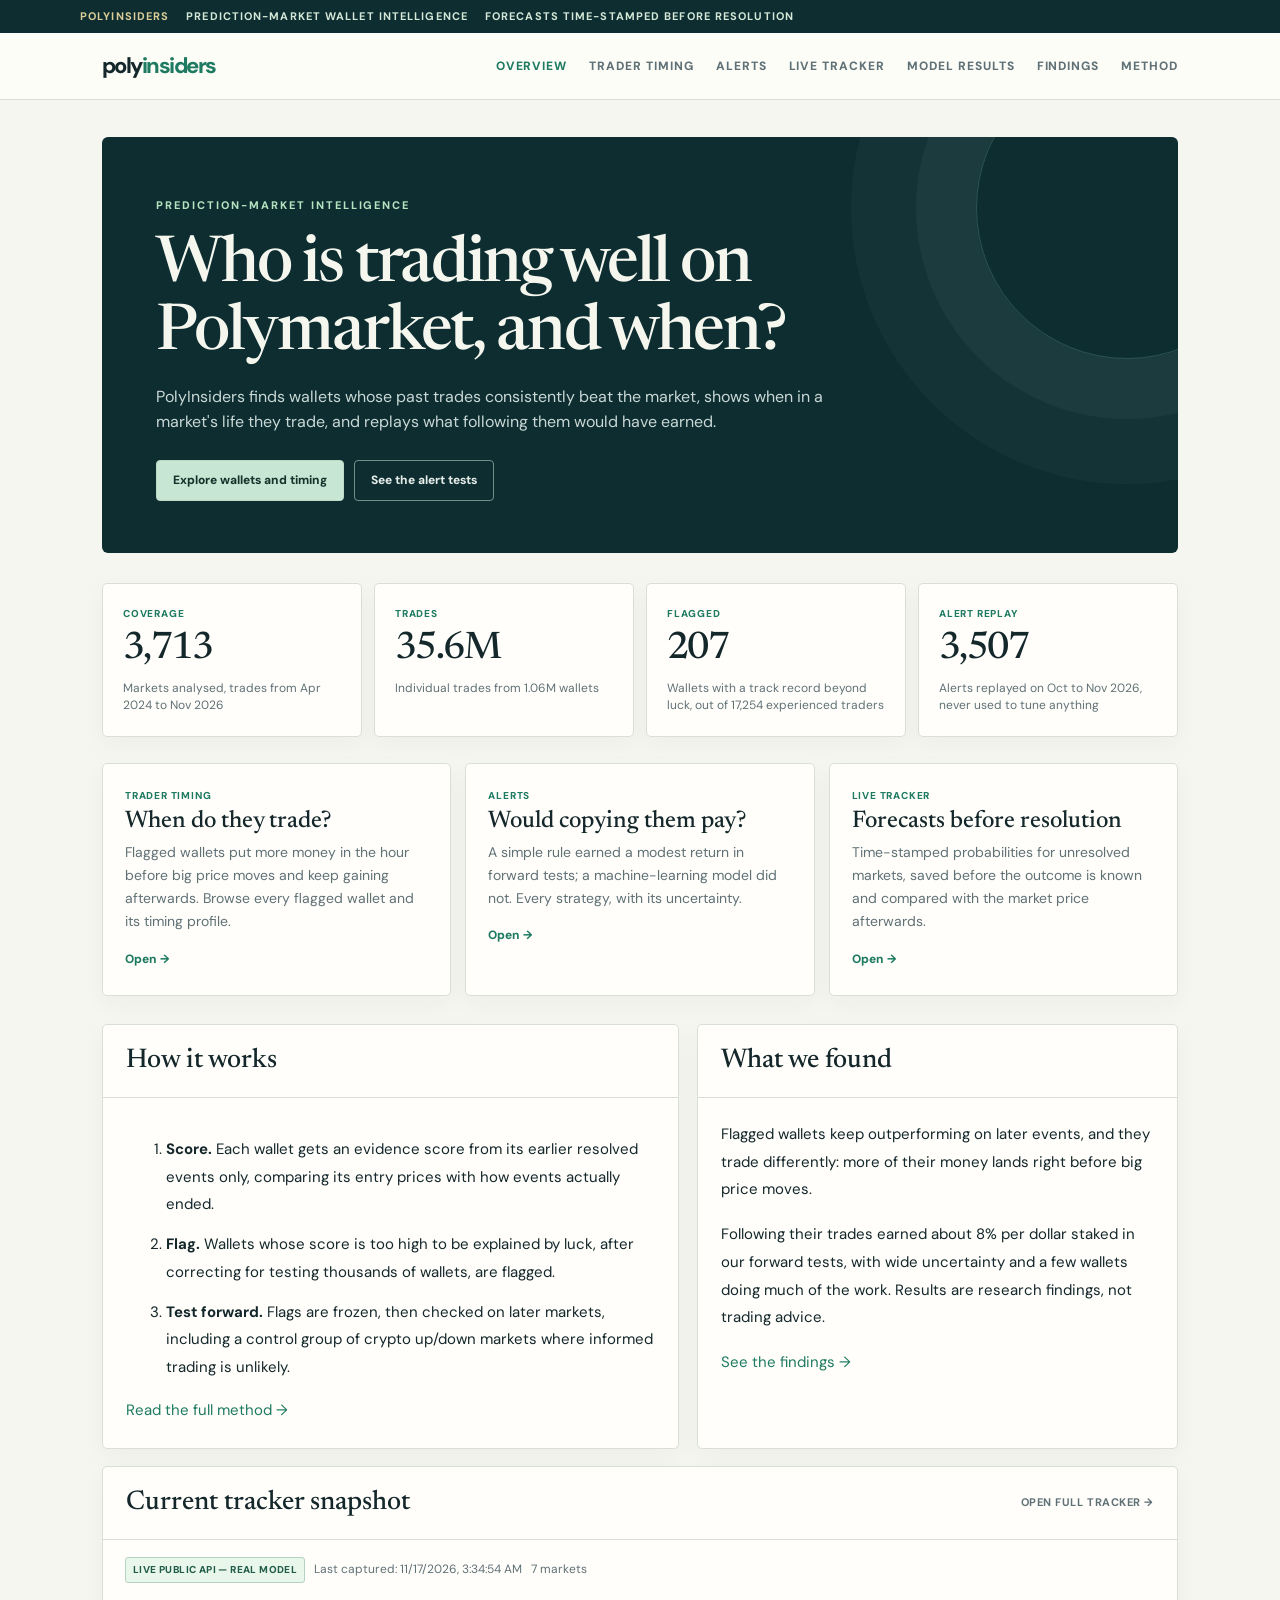
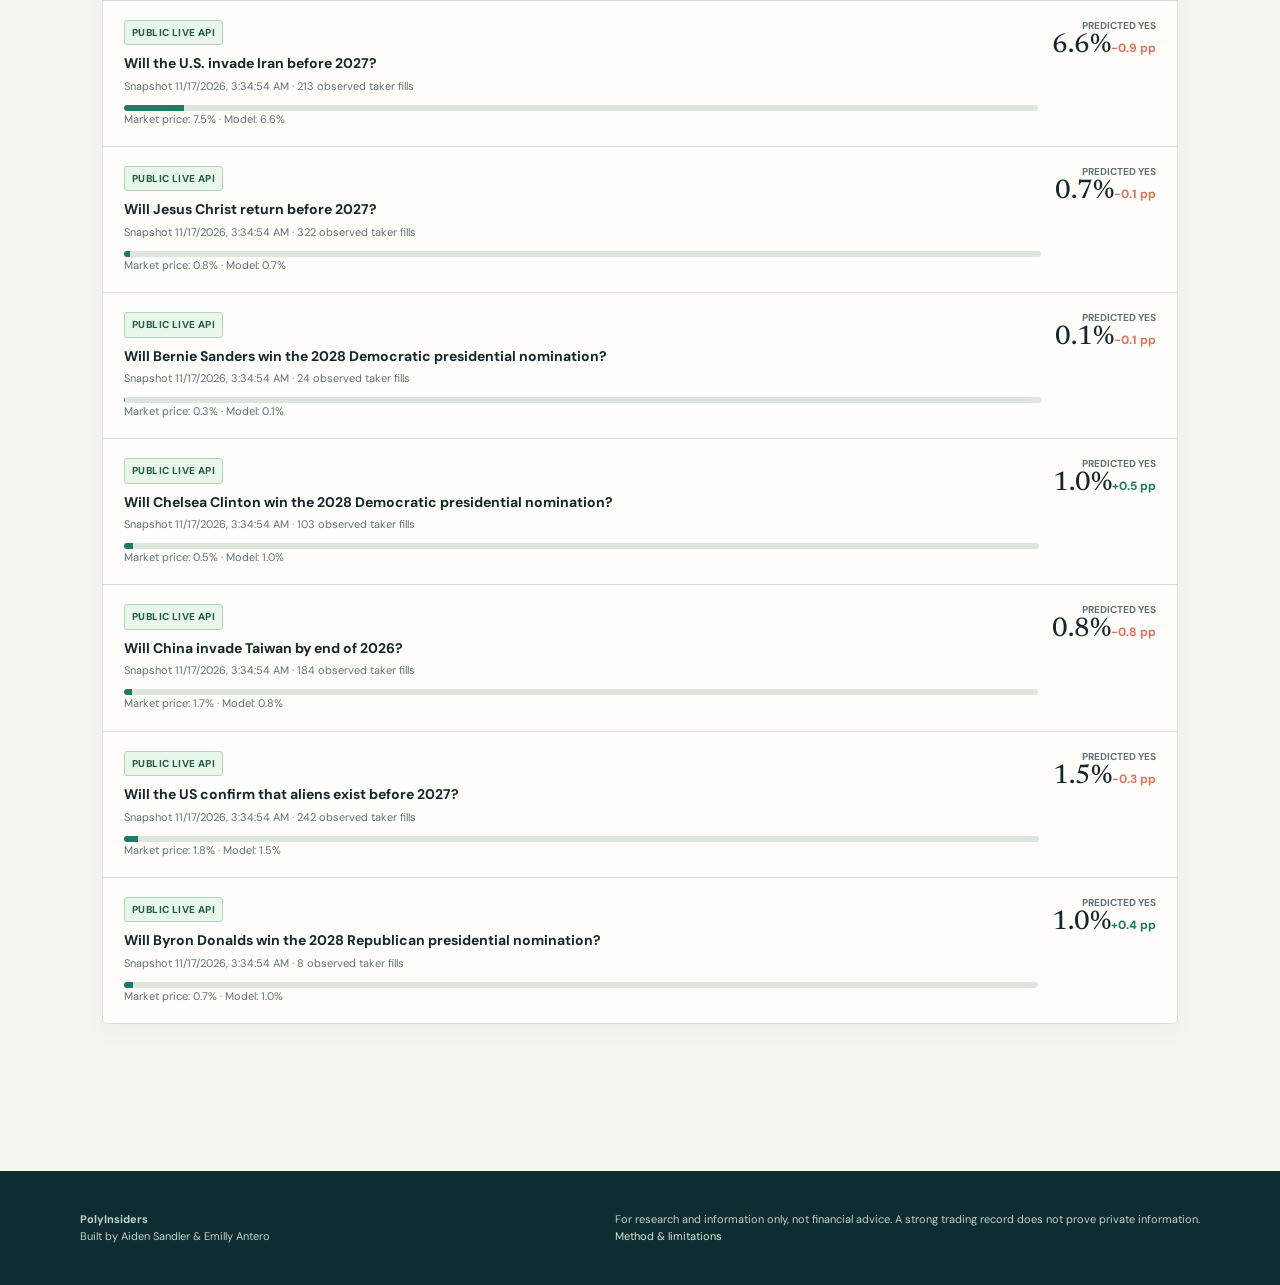
==== commit e75af073: "Index: state full data range" ====
--- a/web/index.html
+++ b/web/index.html
@@ -1,7 +1,7 @@
 <!doctype html><html lang="en"><head><meta charset="utf-8"><meta name="viewport" content="width=device-width, initial-scale=1"><meta name="description" content="PolyInsiders tracks Polymarket wallets with unusually strong track records, shows when they trade, and replays what following them would have earned."><title>PolyInsiders | Who is trading well on Polymarket, and when?</title><link rel="stylesheet" href="assets/style.css">
 <style>.cards{display:grid;grid-template-columns:repeat(3,minmax(0,1fr));gap:14px;margin:8px 0 28px}.card{display:block;border:1px solid var(--border);background:var(--panel);border-radius:5px;padding:24px 22px;box-shadow:var(--shadow);color:inherit}.card:hover{text-decoration:none;border-color:#8fb59c}.card h3{font:500 24px 'Newsreader',Georgia,serif;margin:6px 0 8px}.card p{margin:0 0 12px;font-size:14px;line-height:1.65;color:var(--muted)}.card .go{font-size:12px;font-weight:800;color:var(--green)}@media(max-width:820px){.cards{grid-template-columns:1fr}}.steps{counter-reset:s}.steps li{margin-bottom:12px}</style></head><body><div id="ticker"></div><div id="hdr"></div><main>
 <section class="hero"><span class="eyebrow">Prediction-market intelligence</span><h1>Who is trading well on Polymarket, and when?</h1><p>PolyInsiders finds wallets whose past trades consistently beat the market, shows when in a market's life they trade, and replays what following them would have earned.</p><div class="actions"><a class="btn" href="timing.html">Explore wallets and timing</a><a class="btn secondary" href="alerts.html">See the alert tests</a></div></section>
-<div class="kpis"><div class="metric"><div class="tag">Coverage</div><div class="val">3,713</div><div class="lbl">Markets analysed, mostly Jan 2025 to Nov 2026</div></div><div class="metric"><div class="tag">Trades</div><div class="val">35.6M</div><div class="lbl">Individual trades from 1.06M wallets</div></div><div class="metric"><div class="tag">Flagged</div><div class="val">207</div><div class="lbl">Wallets with a track record beyond luck, out of 17,254 experienced traders</div></div><div class="metric"><div class="tag">Alert replay</div><div class="val">3,507</div><div class="lbl">Alerts replayed on Oct to Nov 2026, never used to tune anything</div></div></div>
+<div class="kpis"><div class="metric"><div class="tag">Coverage</div><div class="val">3,713</div><div class="lbl">Markets analysed, trades from Apr 2024 to Nov 2026</div></div><div class="metric"><div class="tag">Trades</div><div class="val">35.6M</div><div class="lbl">Individual trades from 1.06M wallets</div></div><div class="metric"><div class="tag">Flagged</div><div class="val">207</div><div class="lbl">Wallets with a track record beyond luck, out of 17,254 experienced traders</div></div><div class="metric"><div class="tag">Alert replay</div><div class="val">3,507</div><div class="lbl">Alerts replayed on Oct to Nov 2026, never used to tune anything</div></div></div>
 <div class="cards"><a class="card" href="timing.html"><div class="tag" style="font-size:10px;font-weight:800;letter-spacing:.08em;color:var(--green);text-transform:uppercase">Trader timing</div><h3>When do they trade?</h3><p>Flagged wallets put more money in the hour before big price moves and keep gaining afterwards. Browse every flagged wallet and its timing profile.</p><span class="go">Open →</span></a><a class="card" href="alerts.html"><div class="tag" style="font-size:10px;font-weight:800;letter-spacing:.08em;color:var(--green);text-transform:uppercase">Alerts</div><h3>Would copying them pay?</h3><p>A simple rule earned a modest return in forward tests; a machine-learning model did not. Every strategy, with its uncertainty.</p><span class="go">Open →</span></a><a class="card" href="tracker.html"><div class="tag" style="font-size:10px;font-weight:800;letter-spacing:.08em;color:var(--green);text-transform:uppercase">Live tracker</div><h3>Forecasts before resolution</h3><p>Time-stamped probabilities for unresolved markets, saved before the outcome is known and compared with the market price afterwards.</p><span class="go">Open →</span></a></div>
 <section class="grid"><div class="panel"><div class="hd"><h2>How it works</h2></div><div class="bd prose"><ol class="steps"><li><strong>Score.</strong> Each wallet gets an evidence score from its earlier resolved events only, comparing its entry prices with how events actually ended.</li><li><strong>Flag.</strong> Wallets whose score is too high to be explained by luck, after correcting for testing thousands of wallets, are flagged.</li><li><strong>Test forward.</strong> Flags are frozen, then checked on later markets, including a control group of crypto up/down markets where informed trading is unlikely.</li></ol><a href="methodology.html">Read the full method →</a></div></div>
 <div class="panel"><div class="hd"><h2>What we found</h2></div><div class="bd prose"><p>Flagged wallets keep outperforming on later events, and they trade differently: more of their money lands right before big price moves.</p><p>Following their trades earned about 8% per dollar staked in our forward tests, with wide uncertainty and a few wallets doing much of the work. Results are research findings, not trading advice.</p><a href="findings.html">See the findings →</a></div></div></section>
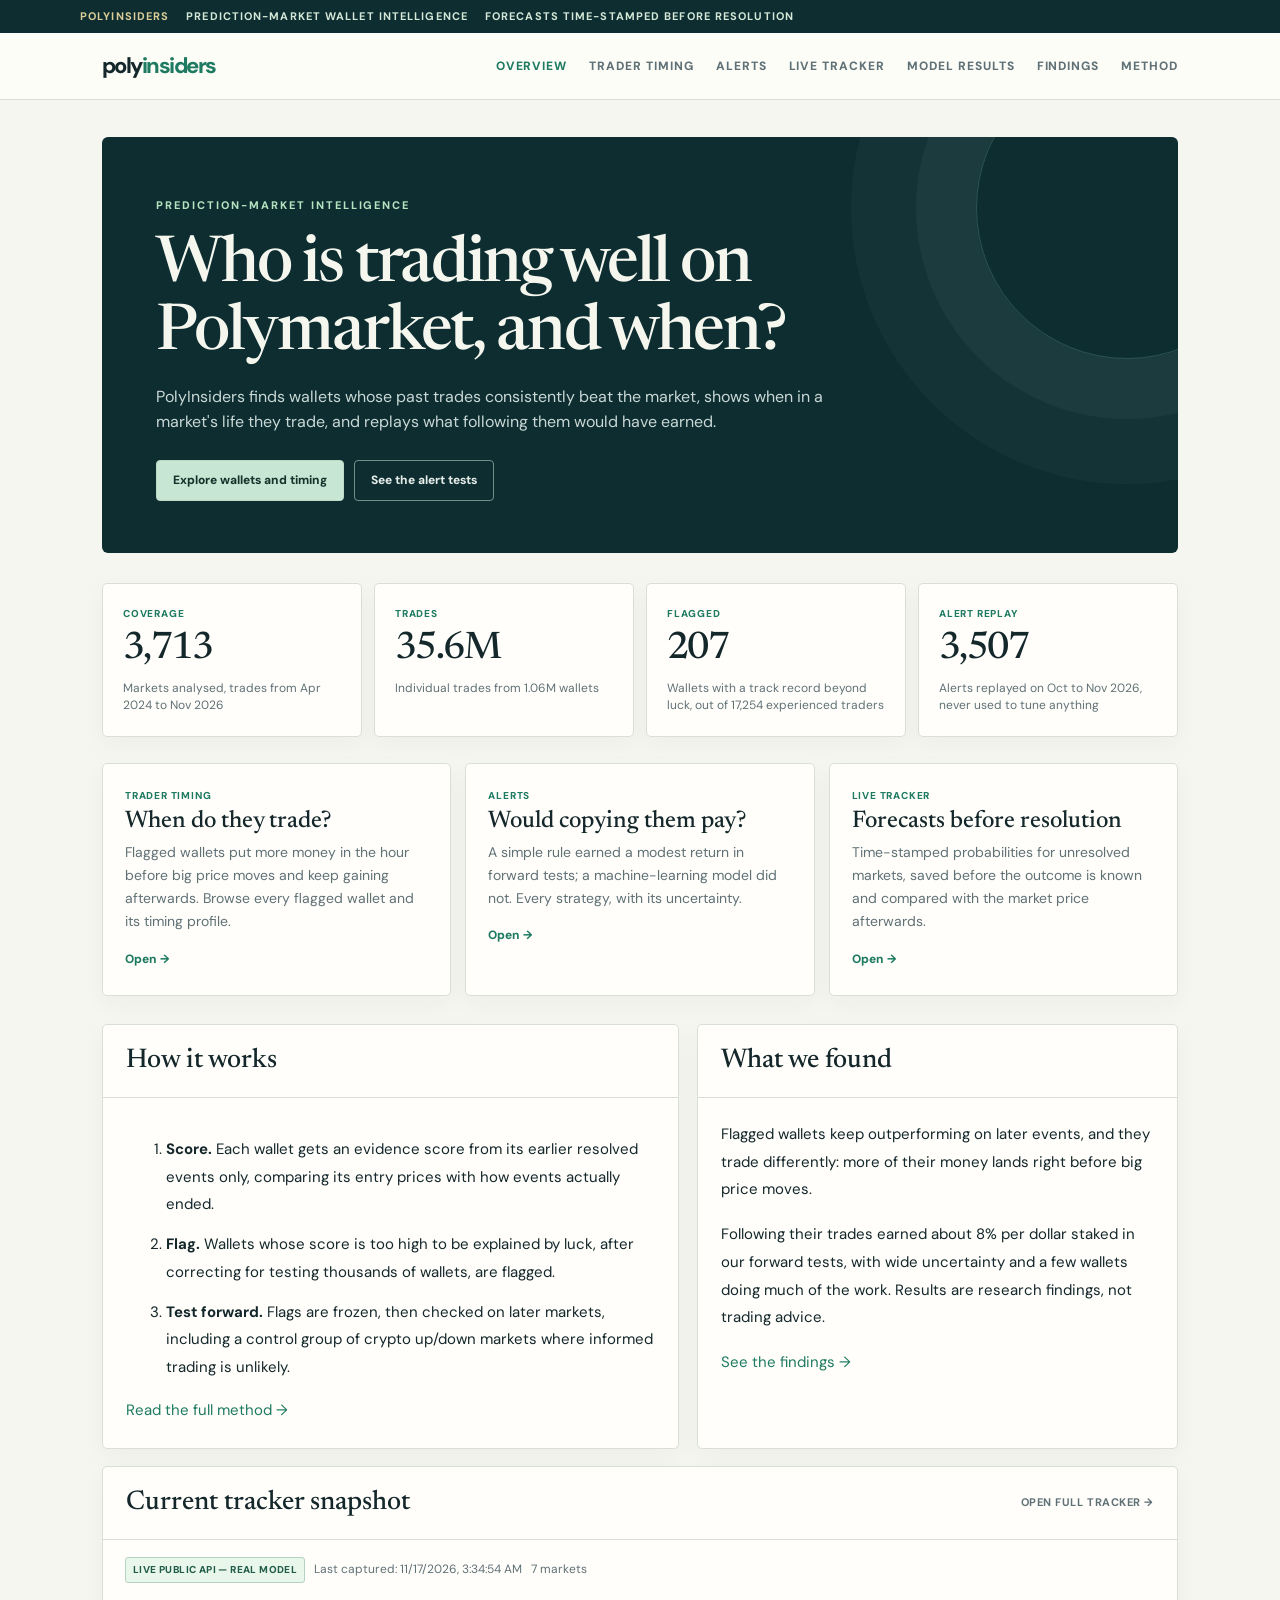
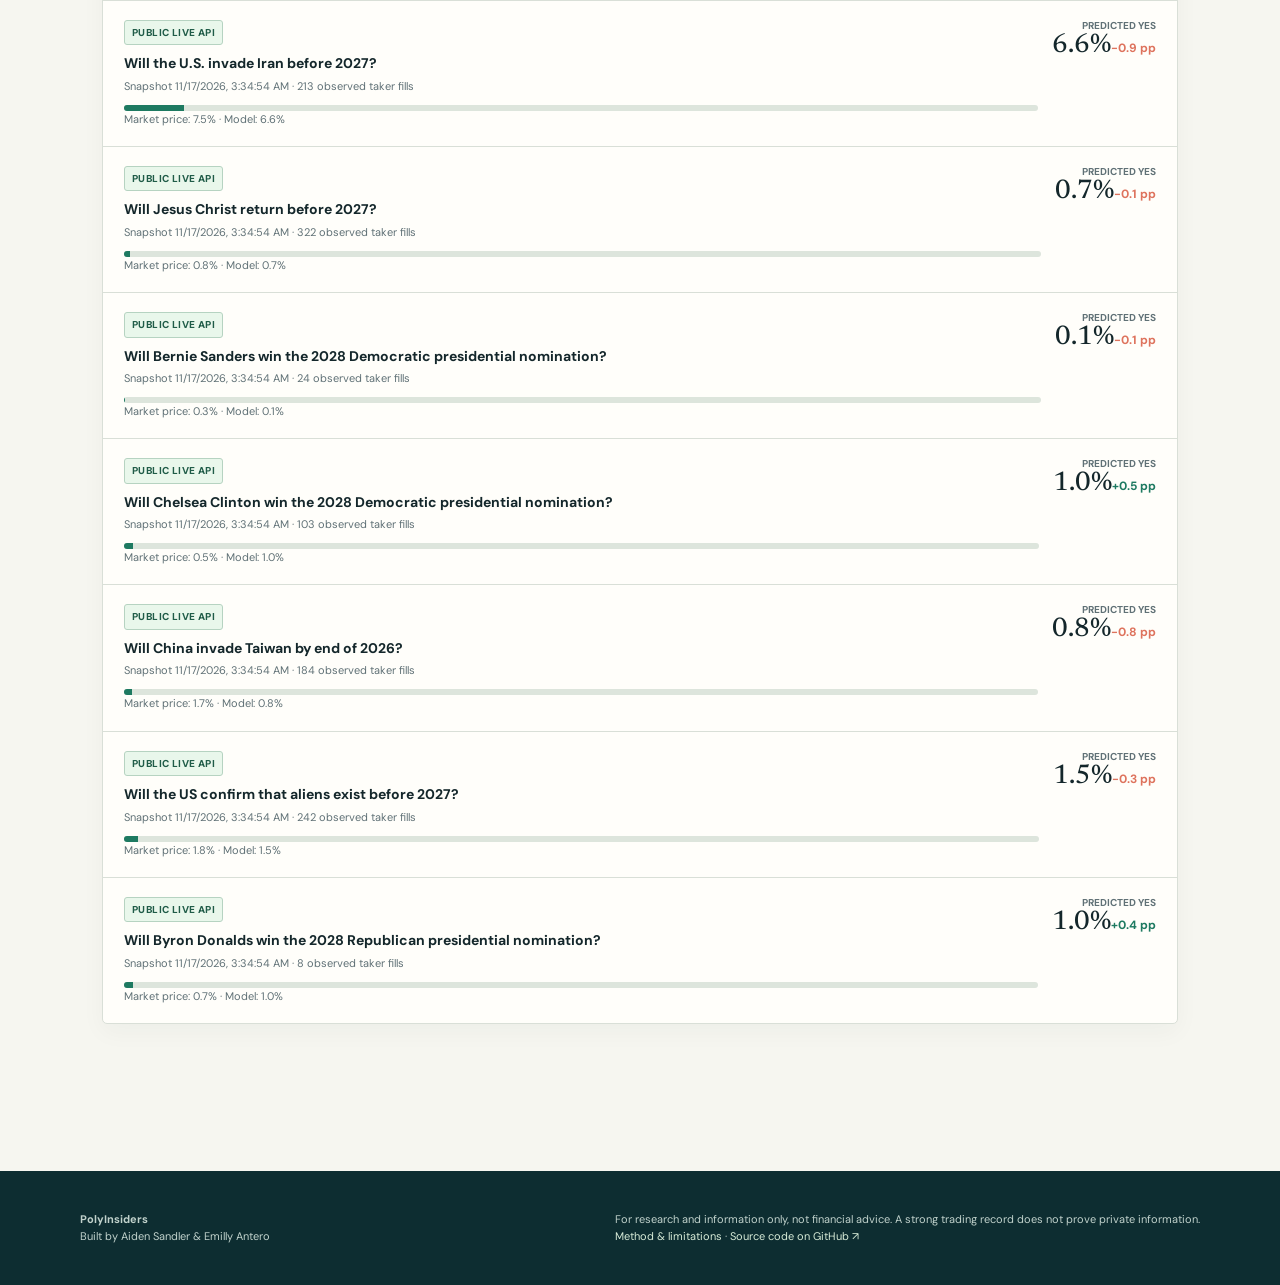
==== commit deb99f7f: "Add favicon; fix alerts intro date range" ====
--- a/web/index.html
+++ b/web/index.html
@@ -1,4 +1,4 @@
-<!doctype html><html lang="en"><head><meta charset="utf-8"><meta name="viewport" content="width=device-width, initial-scale=1"><meta name="description" content="PolyInsiders tracks Polymarket wallets with unusually strong track records, shows when they trade, and replays what following them would have earned."><title>PolyInsiders | Who is trading well on Polymarket, and when?</title><link rel="stylesheet" href="assets/style.css">
+<!doctype html><html lang="en"><head><meta charset="utf-8"><meta name="viewport" content="width=device-width, initial-scale=1"><meta name="description" content="PolyInsiders tracks Polymarket wallets with unusually strong track records, shows when they trade, and replays what following them would have earned."><title>PolyInsiders | Who is trading well on Polymarket, and when?</title><link rel="stylesheet" href="assets/style.css"><link rel="icon" href="data:image/svg+xml,%3Csvg xmlns=%27http://www.w3.org/2000/svg%27 viewBox=%270 0 32 32%27%3E%3Crect width=%2732%27 height=%2732%27 rx=%276%27 fill=%27%230e2f2a%27/%3E%3Ctext x=%2716%27 y=%2723%27 font-family=%27Georgia,serif%27 font-size=%2720%27 font-weight=%27bold%27 text-anchor=%27middle%27 fill=%27%2343c59e%27%3Ep%3C/text%3E%3C/svg%3E">
 <style>.cards{display:grid;grid-template-columns:repeat(3,minmax(0,1fr));gap:14px;margin:8px 0 28px}.card{display:block;border:1px solid var(--border);background:var(--panel);border-radius:5px;padding:24px 22px;box-shadow:var(--shadow);color:inherit}.card:hover{text-decoration:none;border-color:#8fb59c}.card h3{font:500 24px 'Newsreader',Georgia,serif;margin:6px 0 8px}.card p{margin:0 0 12px;font-size:14px;line-height:1.65;color:var(--muted)}.card .go{font-size:12px;font-weight:800;color:var(--green)}@media(max-width:820px){.cards{grid-template-columns:1fr}}.steps{counter-reset:s}.steps li{margin-bottom:12px}</style></head><body><div id="ticker"></div><div id="hdr"></div><main>
 <section class="hero"><span class="eyebrow">Prediction-market intelligence</span><h1>Who is trading well on Polymarket, and when?</h1><p>PolyInsiders finds wallets whose past trades consistently beat the market, shows when in a market's life they trade, and replays what following them would have earned.</p><div class="actions"><a class="btn" href="timing.html">Explore wallets and timing</a><a class="btn secondary" href="alerts.html">See the alert tests</a></div></section>
 <div class="kpis"><div class="metric"><div class="tag">Coverage</div><div class="val">3,713</div><div class="lbl">Markets analysed, trades from Apr 2024 to Nov 2026</div></div><div class="metric"><div class="tag">Trades</div><div class="val">35.6M</div><div class="lbl">Individual trades from 1.06M wallets</div></div><div class="metric"><div class="tag">Flagged</div><div class="val">207</div><div class="lbl">Wallets with a track record beyond luck, out of 17,254 experienced traders</div></div><div class="metric"><div class="tag">Alert replay</div><div class="val">3,507</div><div class="lbl">Alerts replayed on Oct to Nov 2026, never used to tune anything</div></div></div>
